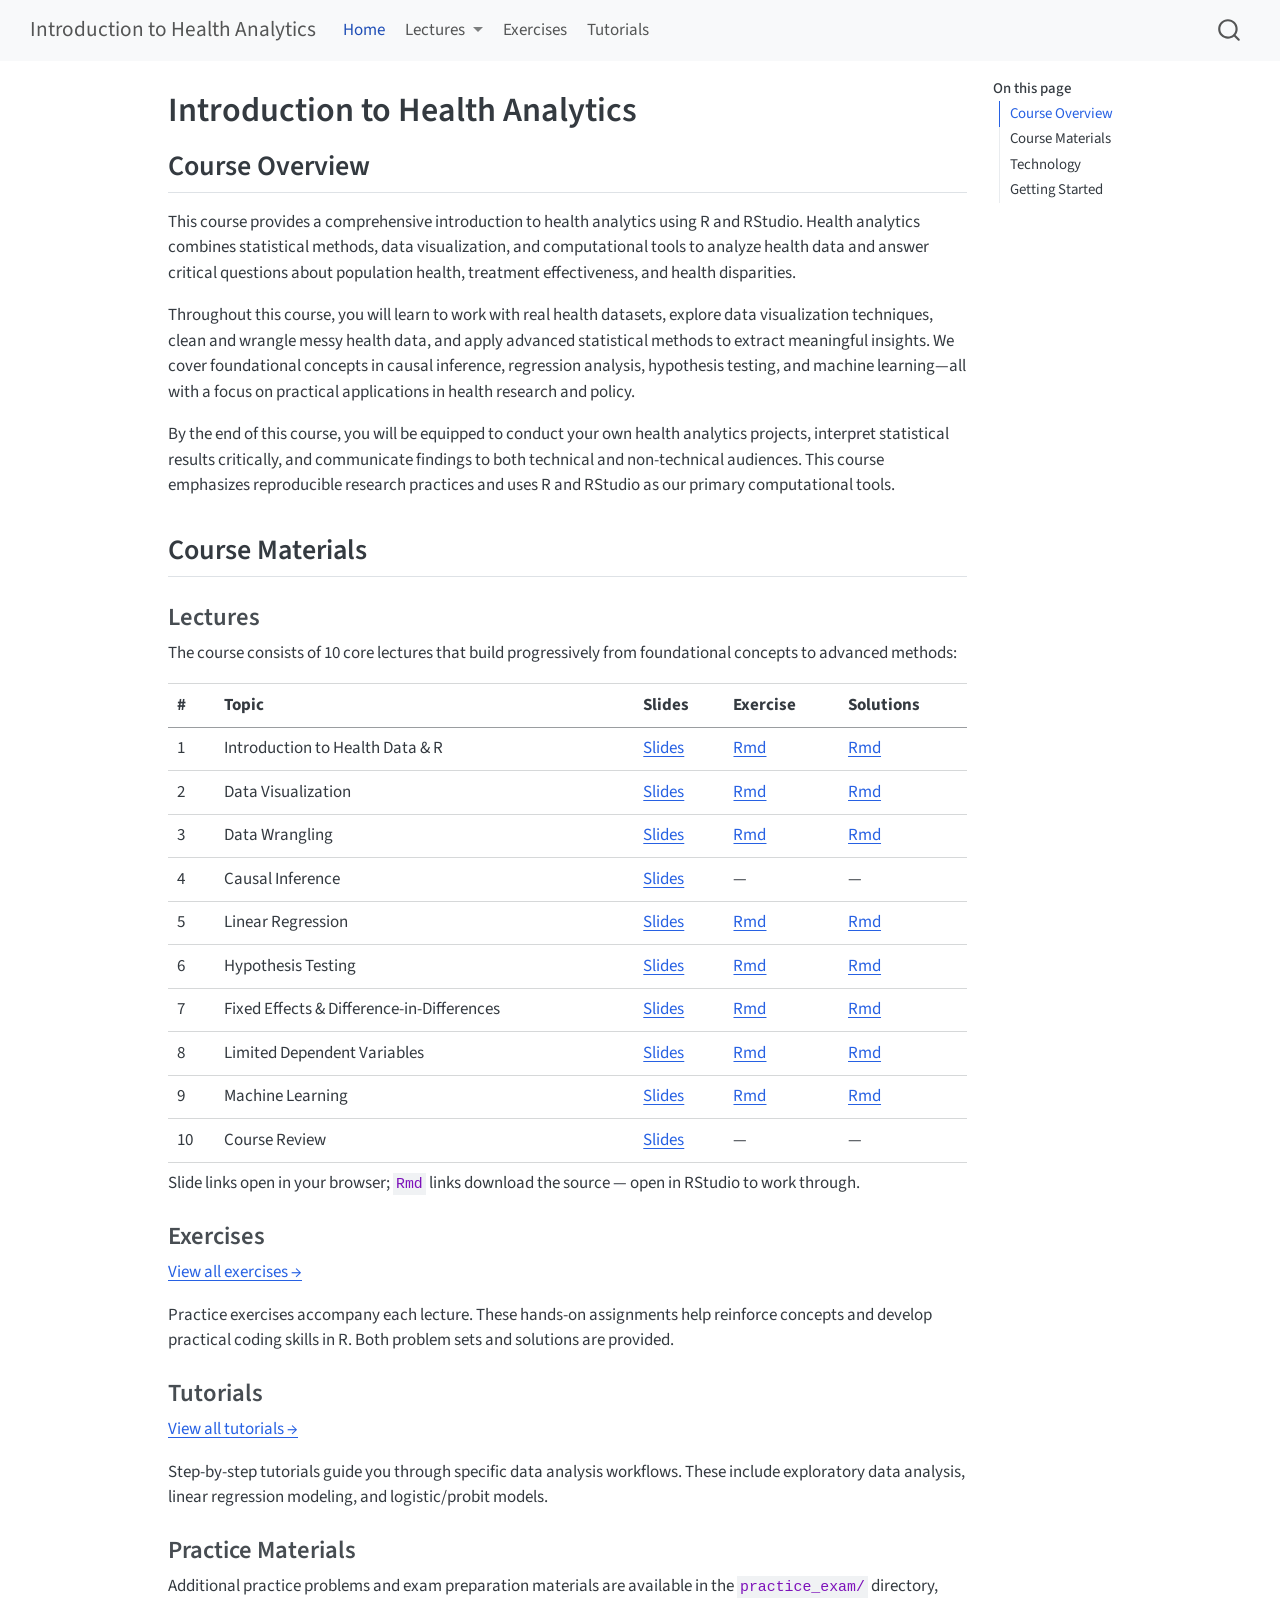
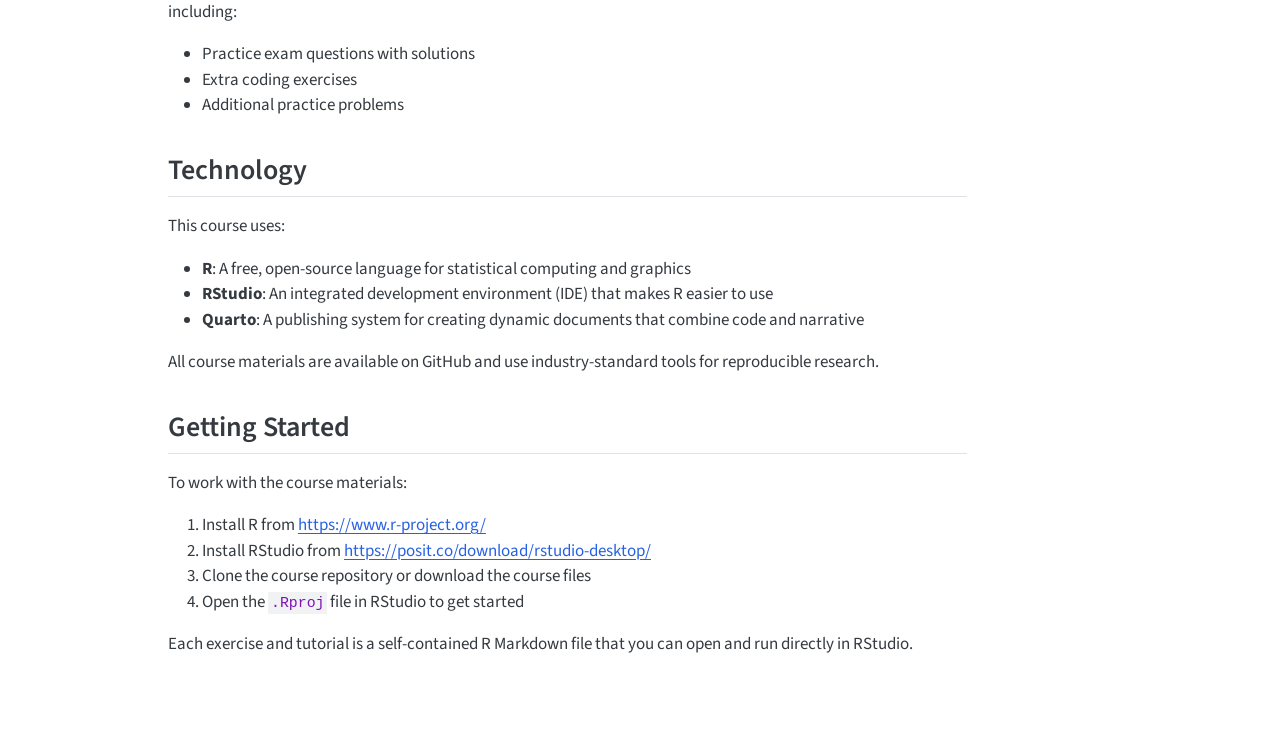
==== docs/index.html @ 42186995 "Commit spring 2026 course materials" ====
<!DOCTYPE html>
<html xmlns="http://www.w3.org/1999/xhtml" lang="en" xml:lang="en"><head>

<meta charset="utf-8">
<meta name="generator" content="quarto-1.8.27">

<meta name="viewport" content="width=device-width, initial-scale=1.0, user-scalable=yes">


<title>Introduction to Health Analytics</title>
<style>
code{white-space: pre-wrap;}
span.smallcaps{font-variant: small-caps;}
div.columns{display: flex; gap: min(4vw, 1.5em);}
div.column{flex: auto; overflow-x: auto;}
div.hanging-indent{margin-left: 1.5em; text-indent: -1.5em;}
ul.task-list{list-style: none;}
ul.task-list li input[type="checkbox"] {
  width: 0.8em;
  margin: 0 0.8em 0.2em -1em; /* quarto-specific, see https://github.com/quarto-dev/quarto-cli/issues/4556 */ 
  vertical-align: middle;
}
</style>


<script src="site_libs/quarto-nav/quarto-nav.js"></script>
<script src="site_libs/quarto-nav/headroom.min.js"></script>
<script src="site_libs/clipboard/clipboard.min.js"></script>
<script src="site_libs/quarto-search/autocomplete.umd.js"></script>
<script src="site_libs/quarto-search/fuse.min.js"></script>
<script src="site_libs/quarto-search/quarto-search.js"></script>
<meta name="quarto:offset" content="./">
<script src="site_libs/quarto-html/quarto.js" type="module"></script>
<script src="site_libs/quarto-html/tabsets/tabsets.js" type="module"></script>
<script src="site_libs/quarto-html/axe/axe-check.js" type="module"></script>
<script src="site_libs/quarto-html/popper.min.js"></script>
<script src="site_libs/quarto-html/tippy.umd.min.js"></script>
<script src="site_libs/quarto-html/anchor.min.js"></script>
<link href="site_libs/quarto-html/tippy.css" rel="stylesheet">
<link href="site_libs/quarto-html/quarto-syntax-highlighting-ed96de9b727972fe78a7b5d16c58bf87.css" rel="stylesheet" id="quarto-text-highlighting-styles">
<script src="site_libs/bootstrap/bootstrap.min.js"></script>
<link href="site_libs/bootstrap/bootstrap-icons.css" rel="stylesheet">
<link href="site_libs/bootstrap/bootstrap-5b4ad623e5705c0698d39aec6f10cf02.min.css" rel="stylesheet" append-hash="true" id="quarto-bootstrap" data-mode="light">
<script id="quarto-search-options" type="application/json">{
  "location": "navbar",
  "copy-button": false,
  "collapse-after": 3,
  "panel-placement": "end",
  "type": "overlay",
  "limit": 50,
  "keyboard-shortcut": [
    "f",
    "/",
    "s"
  ],
  "show-item-context": false,
  "language": {
    "search-no-results-text": "No results",
    "search-matching-documents-text": "matching documents",
    "search-copy-link-title": "Copy link to search",
    "search-hide-matches-text": "Hide additional matches",
    "search-more-match-text": "more match in this document",
    "search-more-matches-text": "more matches in this document",
    "search-clear-button-title": "Clear",
    "search-text-placeholder": "",
    "search-detached-cancel-button-title": "Cancel",
    "search-submit-button-title": "Submit",
    "search-label": "Search"
  }
}</script>


<link rel="stylesheet" href="lectures/slides.css">
</head>

<body class="nav-fixed quarto-light">

<div id="quarto-search-results"></div>
  <header id="quarto-header" class="headroom fixed-top">
    <nav class="navbar navbar-expand-lg " data-bs-theme="dark">
      <div class="navbar-container container-fluid">
      <div class="navbar-brand-container mx-auto">
    <a class="navbar-brand" href="./index.html">
    <span class="navbar-title">Introduction to Health Analytics</span>
    </a>
  </div>
            <div id="quarto-search" class="" title="Search"></div>
          <button class="navbar-toggler" type="button" data-bs-toggle="collapse" data-bs-target="#navbarCollapse" aria-controls="navbarCollapse" role="menu" aria-expanded="false" aria-label="Toggle navigation" onclick="if (window.quartoToggleHeadroom) { window.quartoToggleHeadroom(); }">
  <span class="navbar-toggler-icon"></span>
</button>
          <div class="collapse navbar-collapse" id="navbarCollapse">
            <ul class="navbar-nav navbar-nav-scroll me-auto">
  <li class="nav-item">
    <a class="nav-link active" href="./index.html" aria-current="page"> 
<span class="menu-text">Home</span></a>
  </li>  
  <li class="nav-item dropdown ">
    <a class="nav-link dropdown-toggle" href="#" id="nav-menu-lectures" role="link" data-bs-toggle="dropdown" aria-expanded="false">
 <span class="menu-text">Lectures</span>
    </a>
    <ul class="dropdown-menu" aria-labelledby="nav-menu-lectures">    
        <li>
    <a class="dropdown-item" href="./lectures/health_analytics_01_intro.html">
 <span class="dropdown-text">1. Introduction to Health Data &amp; R</span></a>
  </li>  
        <li>
    <a class="dropdown-item" href="./lectures/health_analytics_02_dataviz.html">
 <span class="dropdown-text">2. Data Visualization</span></a>
  </li>  
        <li>
    <a class="dropdown-item" href="./lectures/health_analytics_03_wrangling.html">
 <span class="dropdown-text">3. Data Wrangling</span></a>
  </li>  
        <li>
    <a class="dropdown-item" href="./lectures/health_analytics_04_causal_inference.html">
 <span class="dropdown-text">4. Causal Inference</span></a>
  </li>  
        <li>
    <a class="dropdown-item" href="./lectures/health_analytics_05_linear_reg.html">
 <span class="dropdown-text">5. Linear Regression</span></a>
  </li>  
        <li>
    <a class="dropdown-item" href="./lectures/health_analytics_06_hypothesis_testing.html">
 <span class="dropdown-text">6. Hypothesis Testing</span></a>
  </li>  
        <li>
    <a class="dropdown-item" href="./lectures/health_analytics_07_fe_dd.html">
 <span class="dropdown-text">7. Fixed Effects &amp; Difference-in-Differences</span></a>
  </li>  
        <li>
    <a class="dropdown-item" href="./lectures/health_analytics_08_ldvs.html">
 <span class="dropdown-text">8. Limited Dependent Variables</span></a>
  </li>  
        <li>
    <a class="dropdown-item" href="./lectures/health_analytics_09_ml.html">
 <span class="dropdown-text">9. Machine Learning</span></a>
  </li>  
        <li>
    <a class="dropdown-item" href="./lectures/health_analytics_10_review.qmd">
 <span class="dropdown-text">10. Course Review</span></a>
  </li>  
    </ul>
  </li>
  <li class="nav-item">
    <a class="nav-link" href="./exercises/index.html"> 
<span class="menu-text">Exercises</span></a>
  </li>  
  <li class="nav-item">
    <a class="nav-link" href="./tutorials/index.html"> 
<span class="menu-text">Tutorials</span></a>
  </li>  
</ul>
          </div> <!-- /navcollapse -->
            <div class="quarto-navbar-tools">
</div>
      </div> <!-- /container-fluid -->
    </nav>
</header>
<!-- content -->
<div id="quarto-content" class="quarto-container page-columns page-rows-contents page-layout-article page-navbar">
<!-- sidebar -->
<!-- margin-sidebar -->
    <div id="quarto-margin-sidebar" class="sidebar margin-sidebar">
        <nav id="TOC" role="doc-toc" class="toc-active">
    <h2 id="toc-title">On this page</h2>
   
  <ul>
  <li><a href="#course-overview" id="toc-course-overview" class="nav-link active" data-scroll-target="#course-overview">Course Overview</a></li>
  <li><a href="#course-materials" id="toc-course-materials" class="nav-link" data-scroll-target="#course-materials">Course Materials</a>
  <ul class="collapse">
  <li><a href="#lectures" id="toc-lectures" class="nav-link" data-scroll-target="#lectures">Lectures</a></li>
  <li><a href="#exercises" id="toc-exercises" class="nav-link" data-scroll-target="#exercises">Exercises</a></li>
  <li><a href="#tutorials" id="toc-tutorials" class="nav-link" data-scroll-target="#tutorials">Tutorials</a></li>
  <li><a href="#practice-materials" id="toc-practice-materials" class="nav-link" data-scroll-target="#practice-materials">Practice Materials</a></li>
  </ul></li>
  <li><a href="#technology" id="toc-technology" class="nav-link" data-scroll-target="#technology">Technology</a></li>
  <li><a href="#getting-started" id="toc-getting-started" class="nav-link" data-scroll-target="#getting-started">Getting Started</a></li>
  </ul>
</nav>
    </div>
<!-- main -->
<main class="content" id="quarto-document-content">

<header id="title-block-header" class="quarto-title-block default">
<div class="quarto-title">
<h1 class="title">Introduction to Health Analytics</h1>
</div>



<div class="quarto-title-meta">

    
  
    
  </div>
  


</header>


<section id="course-overview" class="level2">
<h2 class="anchored" data-anchor-id="course-overview">Course Overview</h2>
<p>This course provides a comprehensive introduction to health analytics using R and RStudio. Health analytics combines statistical methods, data visualization, and computational tools to analyze health data and answer critical questions about population health, treatment effectiveness, and health disparities.</p>
<p>Throughout this course, you will learn to work with real health datasets, explore data visualization techniques, clean and wrangle messy health data, and apply advanced statistical methods to extract meaningful insights. We cover foundational concepts in causal inference, regression analysis, hypothesis testing, and machine learning—all with a focus on practical applications in health research and policy.</p>
<p>By the end of this course, you will be equipped to conduct your own health analytics projects, interpret statistical results critically, and communicate findings to both technical and non-technical audiences. This course emphasizes reproducible research practices and uses R and RStudio as our primary computational tools.</p>
</section>
<section id="course-materials" class="level2">
<h2 class="anchored" data-anchor-id="course-materials">Course Materials</h2>
<section id="lectures" class="level3">
<h3 class="anchored" data-anchor-id="lectures">Lectures</h3>
<p>The course consists of 10 core lectures that build progressively from foundational concepts to advanced methods:</p>
<table class="caption-top table">
<thead>
<tr class="header">
<th>#</th>
<th>Topic</th>
<th>Slides</th>
<th>Exercise</th>
<th>Solutions</th>
</tr>
</thead>
<tbody>
<tr class="odd">
<td>1</td>
<td>Introduction to Health Data &amp; R</td>
<td><a href="./lectures/health_analytics_01_intro.html">Slides</a></td>
<td><a href="exercises/health_analytics_01_intro.Rmd">Rmd</a></td>
<td><a href="exercises/health_analytics_01_intro_solutions.Rmd">Rmd</a></td>
</tr>
<tr class="even">
<td>2</td>
<td>Data Visualization</td>
<td><a href="./lectures/health_analytics_02_dataviz.html">Slides</a></td>
<td><a href="exercises/health_analytics_02_dataviz.Rmd">Rmd</a></td>
<td><a href="exercises/health_analytics_02_dataviz_solutions.Rmd">Rmd</a></td>
</tr>
<tr class="odd">
<td>3</td>
<td>Data Wrangling</td>
<td><a href="./lectures/health_analytics_03_wrangling.html">Slides</a></td>
<td><a href="exercises/health_analytics_03_wrangling.Rmd">Rmd</a></td>
<td><a href="exercises/health_analytics_03_wrangling_solutions.Rmd">Rmd</a></td>
</tr>
<tr class="even">
<td>4</td>
<td>Causal Inference</td>
<td><a href="./lectures/health_analytics_04_causal_inference.html">Slides</a></td>
<td>—</td>
<td>—</td>
</tr>
<tr class="odd">
<td>5</td>
<td>Linear Regression</td>
<td><a href="./lectures/health_analytics_05_linear_reg.html">Slides</a></td>
<td><a href="exercises/health_analytics_05_linear_reg.Rmd">Rmd</a></td>
<td><a href="exercises/health_analytics_05_linear_reg_solutions.Rmd">Rmd</a></td>
</tr>
<tr class="even">
<td>6</td>
<td>Hypothesis Testing</td>
<td><a href="./lectures/health_analytics_06_hypothesis_testing.html">Slides</a></td>
<td><a href="exercises/health_analytics_06_hypothesis_testing.Rmd">Rmd</a></td>
<td><a href="exercises/health_analytics_06_hypothesis_testing_solutions.Rmd">Rmd</a></td>
</tr>
<tr class="odd">
<td>7</td>
<td>Fixed Effects &amp; Difference-in-Differences</td>
<td><a href="./lectures/health_analytics_07_fe_dd.html">Slides</a></td>
<td><a href="exercises/health_analytics_07_fe_dd.Rmd">Rmd</a></td>
<td><a href="exercises/health_analytics_07_fe_dd_solutions.Rmd">Rmd</a></td>
</tr>
<tr class="even">
<td>8</td>
<td>Limited Dependent Variables</td>
<td><a href="./lectures/health_analytics_08_ldvs.html">Slides</a></td>
<td><a href="exercises/health_analytics_08_limited_depvars.Rmd">Rmd</a></td>
<td><a href="exercises/health_analytics_08_limited_depvars_solutions.Rmd">Rmd</a></td>
</tr>
<tr class="odd">
<td>9</td>
<td>Machine Learning</td>
<td><a href="./lectures/health_analytics_09_ml.html">Slides</a></td>
<td><a href="exercises/health_analytics_09_ml.Rmd">Rmd</a></td>
<td><a href="exercises/health_analytics_09_ml_solutions.Rmd">Rmd</a></td>
</tr>
<tr class="even">
<td>10</td>
<td>Course Review</td>
<td><a href="lectures/health_analytics_10_review.qmd">Slides</a></td>
<td>—</td>
<td>—</td>
</tr>
</tbody>
</table>
<p>Slide links open in your browser; <code>Rmd</code> links download the source — open in RStudio to work through.</p>
</section>
<section id="exercises" class="level3">
<h3 class="anchored" data-anchor-id="exercises">Exercises</h3>
<p><a href="./exercises/index.html">View all exercises →</a></p>
<p>Practice exercises accompany each lecture. These hands-on assignments help reinforce concepts and develop practical coding skills in R. Both problem sets and solutions are provided.</p>
</section>
<section id="tutorials" class="level3">
<h3 class="anchored" data-anchor-id="tutorials">Tutorials</h3>
<p><a href="./tutorials/index.html">View all tutorials →</a></p>
<p>Step-by-step tutorials guide you through specific data analysis workflows. These include exploratory data analysis, linear regression modeling, and logistic/probit models.</p>
</section>
<section id="practice-materials" class="level3">
<h3 class="anchored" data-anchor-id="practice-materials">Practice Materials</h3>
<p>Additional practice problems and exam preparation materials are available in the <code>practice_exam/</code> directory, including:</p>
<ul>
<li>Practice exam questions with solutions</li>
<li>Extra coding exercises</li>
<li>Additional practice problems</li>
</ul>
</section>
</section>
<section id="technology" class="level2">
<h2 class="anchored" data-anchor-id="technology">Technology</h2>
<p>This course uses:</p>
<ul>
<li><strong>R</strong>: A free, open-source language for statistical computing and graphics</li>
<li><strong>RStudio</strong>: An integrated development environment (IDE) that makes R easier to use</li>
<li><strong>Quarto</strong>: A publishing system for creating dynamic documents that combine code and narrative</li>
</ul>
<p>All course materials are available on GitHub and use industry-standard tools for reproducible research.</p>
</section>
<section id="getting-started" class="level2">
<h2 class="anchored" data-anchor-id="getting-started">Getting Started</h2>
<p>To work with the course materials:</p>
<ol type="1">
<li>Install R from <a href="https://www.r-project.org/">https://www.r-project.org/</a></li>
<li>Install RStudio from <a href="https://posit.co/download/rstudio-desktop/">https://posit.co/download/rstudio-desktop/</a></li>
<li>Clone the course repository or download the course files</li>
<li>Open the <code>.Rproj</code> file in RStudio to get started</li>
</ol>
<p>Each exercise and tutorial is a self-contained R Markdown file that you can open and run directly in RStudio.</p>


</section>

</main> <!-- /main -->
<script id="quarto-html-after-body" type="application/javascript">
  window.document.addEventListener("DOMContentLoaded", function (event) {
    const icon = "";
    const anchorJS = new window.AnchorJS();
    anchorJS.options = {
      placement: 'right',
      icon: icon
    };
    anchorJS.add('.anchored');
    const isCodeAnnotation = (el) => {
      for (const clz of el.classList) {
        if (clz.startsWith('code-annotation-')) {                     
          return true;
        }
      }
      return false;
    }
    const onCopySuccess = function(e) {
      // button target
      const button = e.trigger;
      // don't keep focus
      button.blur();
      // flash "checked"
      button.classList.add('code-copy-button-checked');
      var currentTitle = button.getAttribute("title");
      button.setAttribute("title", "Copied!");
      let tooltip;
      if (window.bootstrap) {
        button.setAttribute("data-bs-toggle", "tooltip");
        button.setAttribute("data-bs-placement", "left");
        button.setAttribute("data-bs-title", "Copied!");
        tooltip = new bootstrap.Tooltip(button, 
          { trigger: "manual", 
            customClass: "code-copy-button-tooltip",
            offset: [0, -8]});
        tooltip.show();    
      }
      setTimeout(function() {
        if (tooltip) {
          tooltip.hide();
          button.removeAttribute("data-bs-title");
          button.removeAttribute("data-bs-toggle");
          button.removeAttribute("data-bs-placement");
        }
        button.setAttribute("title", currentTitle);
        button.classList.remove('code-copy-button-checked');
      }, 1000);
      // clear code selection
      e.clearSelection();
    }
    const getTextToCopy = function(trigger) {
      const outerScaffold = trigger.parentElement.cloneNode(true);
      const codeEl = outerScaffold.querySelector('code');
      for (const childEl of codeEl.children) {
        if (isCodeAnnotation(childEl)) {
          childEl.remove();
        }
      }
      return codeEl.innerText;
    }
    const clipboard = new window.ClipboardJS('.code-copy-button:not([data-in-quarto-modal])', {
      text: getTextToCopy
    });
    clipboard.on('success', onCopySuccess);
    if (window.document.getElementById('quarto-embedded-source-code-modal')) {
      const clipboardModal = new window.ClipboardJS('.code-copy-button[data-in-quarto-modal]', {
        text: getTextToCopy,
        container: window.document.getElementById('quarto-embedded-source-code-modal')
      });
      clipboardModal.on('success', onCopySuccess);
    }
      var localhostRegex = new RegExp(/^(?:http|https):\/\/localhost\:?[0-9]*\//);
      var mailtoRegex = new RegExp(/^mailto:/);
        var filterRegex = new RegExp('/' + window.location.host + '/');
      var isInternal = (href) => {
          return filterRegex.test(href) || localhostRegex.test(href) || mailtoRegex.test(href);
      }
      // Inspect non-navigation links and adorn them if external
     var links = window.document.querySelectorAll('a[href]:not(.nav-link):not(.navbar-brand):not(.toc-action):not(.sidebar-link):not(.sidebar-item-toggle):not(.pagination-link):not(.no-external):not([aria-hidden]):not(.dropdown-item):not(.quarto-navigation-tool):not(.about-link)');
      for (var i=0; i<links.length; i++) {
        const link = links[i];
        if (!isInternal(link.href)) {
          // undo the damage that might have been done by quarto-nav.js in the case of
          // links that we want to consider external
          if (link.dataset.originalHref !== undefined) {
            link.href = link.dataset.originalHref;
          }
        }
      }
    function tippyHover(el, contentFn, onTriggerFn, onUntriggerFn) {
      const config = {
        allowHTML: true,
        maxWidth: 500,
        delay: 100,
        arrow: false,
        appendTo: function(el) {
            return el.parentElement;
        },
        interactive: true,
        interactiveBorder: 10,
        theme: 'quarto',
        placement: 'bottom-start',
      };
      if (contentFn) {
        config.content = contentFn;
      }
      if (onTriggerFn) {
        config.onTrigger = onTriggerFn;
      }
      if (onUntriggerFn) {
        config.onUntrigger = onUntriggerFn;
      }
      window.tippy(el, config); 
    }
    const noterefs = window.document.querySelectorAll('a[role="doc-noteref"]');
    for (var i=0; i<noterefs.length; i++) {
      const ref = noterefs[i];
      tippyHover(ref, function() {
        // use id or data attribute instead here
        let href = ref.getAttribute('data-footnote-href') || ref.getAttribute('href');
        try { href = new URL(href).hash; } catch {}
        const id = href.replace(/^#\/?/, "");
        const note = window.document.getElementById(id);
        if (note) {
          return note.innerHTML;
        } else {
          return "";
        }
      });
    }
    const xrefs = window.document.querySelectorAll('a.quarto-xref');
    const processXRef = (id, note) => {
      // Strip column container classes
      const stripColumnClz = (el) => {
        el.classList.remove("page-full", "page-columns");
        if (el.children) {
          for (const child of el.children) {
            stripColumnClz(child);
          }
        }
      }
      stripColumnClz(note)
      if (id === null || id.startsWith('sec-')) {
        // Special case sections, only their first couple elements
        const container = document.createElement("div");
        if (note.children && note.children.length > 2) {
          container.appendChild(note.children[0].cloneNode(true));
          for (let i = 1; i < note.children.length; i++) {
            const child = note.children[i];
            if (child.tagName === "P" && child.innerText === "") {
              continue;
            } else {
              container.appendChild(child.cloneNode(true));
              break;
            }
          }
          if (window.Quarto?.typesetMath) {
            window.Quarto.typesetMath(container);
          }
          return container.innerHTML
        } else {
          if (window.Quarto?.typesetMath) {
            window.Quarto.typesetMath(note);
          }
          return note.innerHTML;
        }
      } else {
        // Remove any anchor links if they are present
        const anchorLink = note.querySelector('a.anchorjs-link');
        if (anchorLink) {
          anchorLink.remove();
        }
        if (window.Quarto?.typesetMath) {
          window.Quarto.typesetMath(note);
        }
        if (note.classList.contains("callout")) {
          return note.outerHTML;
        } else {
          return note.innerHTML;
        }
      }
    }
    for (var i=0; i<xrefs.length; i++) {
      const xref = xrefs[i];
      tippyHover(xref, undefined, function(instance) {
        instance.disable();
        let url = xref.getAttribute('href');
        let hash = undefined; 
        if (url.startsWith('#')) {
          hash = url;
        } else {
          try { hash = new URL(url).hash; } catch {}
        }
        if (hash) {
          const id = hash.replace(/^#\/?/, "");
          const note = window.document.getElementById(id);
          if (note !== null) {
            try {
              const html = processXRef(id, note.cloneNode(true));
              instance.setContent(html);
            } finally {
              instance.enable();
              instance.show();
            }
          } else {
            // See if we can fetch this
            fetch(url.split('#')[0])
            .then(res => res.text())
            .then(html => {
              const parser = new DOMParser();
              const htmlDoc = parser.parseFromString(html, "text/html");
              const note = htmlDoc.getElementById(id);
              if (note !== null) {
                const html = processXRef(id, note);
                instance.setContent(html);
              } 
            }).finally(() => {
              instance.enable();
              instance.show();
            });
          }
        } else {
          // See if we can fetch a full url (with no hash to target)
          // This is a special case and we should probably do some content thinning / targeting
          fetch(url)
          .then(res => res.text())
          .then(html => {
            const parser = new DOMParser();
            const htmlDoc = parser.parseFromString(html, "text/html");
            const note = htmlDoc.querySelector('main.content');
            if (note !== null) {
              // This should only happen for chapter cross references
              // (since there is no id in the URL)
              // remove the first header
              if (note.children.length > 0 && note.children[0].tagName === "HEADER") {
                note.children[0].remove();
              }
              const html = processXRef(null, note);
              instance.setContent(html);
            } 
          }).finally(() => {
            instance.enable();
            instance.show();
          });
        }
      }, function(instance) {
      });
    }
        let selectedAnnoteEl;
        const selectorForAnnotation = ( cell, annotation) => {
          let cellAttr = 'data-code-cell="' + cell + '"';
          let lineAttr = 'data-code-annotation="' +  annotation + '"';
          const selector = 'span[' + cellAttr + '][' + lineAttr + ']';
          return selector;
        }
        const selectCodeLines = (annoteEl) => {
          const doc = window.document;
          const targetCell = annoteEl.getAttribute("data-target-cell");
          const targetAnnotation = annoteEl.getAttribute("data-target-annotation");
          const annoteSpan = window.document.querySelector(selectorForAnnotation(targetCell, targetAnnotation));
          const lines = annoteSpan.getAttribute("data-code-lines").split(",");
          const lineIds = lines.map((line) => {
            return targetCell + "-" + line;
          })
          let top = null;
          let height = null;
          let parent = null;
          if (lineIds.length > 0) {
              //compute the position of the single el (top and bottom and make a div)
              const el = window.document.getElementById(lineIds[0]);
              top = el.offsetTop;
              height = el.offsetHeight;
              parent = el.parentElement.parentElement;
            if (lineIds.length > 1) {
              const lastEl = window.document.getElementById(lineIds[lineIds.length - 1]);
              const bottom = lastEl.offsetTop + lastEl.offsetHeight;
              height = bottom - top;
            }
            if (top !== null && height !== null && parent !== null) {
              // cook up a div (if necessary) and position it 
              let div = window.document.getElementById("code-annotation-line-highlight");
              if (div === null) {
                div = window.document.createElement("div");
                div.setAttribute("id", "code-annotation-line-highlight");
                div.style.position = 'absolute';
                parent.appendChild(div);
              }
              div.style.top = top - 2 + "px";
              div.style.height = height + 4 + "px";
              div.style.left = 0;
              let gutterDiv = window.document.getElementById("code-annotation-line-highlight-gutter");
              if (gutterDiv === null) {
                gutterDiv = window.document.createElement("div");
                gutterDiv.setAttribute("id", "code-annotation-line-highlight-gutter");
                gutterDiv.style.position = 'absolute';
                const codeCell = window.document.getElementById(targetCell);
                const gutter = codeCell.querySelector('.code-annotation-gutter');
                gutter.appendChild(gutterDiv);
              }
              gutterDiv.style.top = top - 2 + "px";
              gutterDiv.style.height = height + 4 + "px";
            }
            selectedAnnoteEl = annoteEl;
          }
        };
        const unselectCodeLines = () => {
          const elementsIds = ["code-annotation-line-highlight", "code-annotation-line-highlight-gutter"];
          elementsIds.forEach((elId) => {
            const div = window.document.getElementById(elId);
            if (div) {
              div.remove();
            }
          });
          selectedAnnoteEl = undefined;
        };
          // Handle positioning of the toggle
      window.addEventListener(
        "resize",
        throttle(() => {
          elRect = undefined;
          if (selectedAnnoteEl) {
            selectCodeLines(selectedAnnoteEl);
          }
        }, 10)
      );
      function throttle(fn, ms) {
      let throttle = false;
      let timer;
        return (...args) => {
          if(!throttle) { // first call gets through
              fn.apply(this, args);
              throttle = true;
          } else { // all the others get throttled
              if(timer) clearTimeout(timer); // cancel #2
              timer = setTimeout(() => {
                fn.apply(this, args);
                timer = throttle = false;
              }, ms);
          }
        };
      }
        // Attach click handler to the DT
        const annoteDls = window.document.querySelectorAll('dt[data-target-cell]');
        for (const annoteDlNode of annoteDls) {
          annoteDlNode.addEventListener('click', (event) => {
            const clickedEl = event.target;
            if (clickedEl !== selectedAnnoteEl) {
              unselectCodeLines();
              const activeEl = window.document.querySelector('dt[data-target-cell].code-annotation-active');
              if (activeEl) {
                activeEl.classList.remove('code-annotation-active');
              }
              selectCodeLines(clickedEl);
              clickedEl.classList.add('code-annotation-active');
            } else {
              // Unselect the line
              unselectCodeLines();
              clickedEl.classList.remove('code-annotation-active');
            }
          });
        }
    const findCites = (el) => {
      const parentEl = el.parentElement;
      if (parentEl) {
        const cites = parentEl.dataset.cites;
        if (cites) {
          return {
            el,
            cites: cites.split(' ')
          };
        } else {
          return findCites(el.parentElement)
        }
      } else {
        return undefined;
      }
    };
    var bibliorefs = window.document.querySelectorAll('a[role="doc-biblioref"]');
    for (var i=0; i<bibliorefs.length; i++) {
      const ref = bibliorefs[i];
      const citeInfo = findCites(ref);
      if (citeInfo) {
        tippyHover(citeInfo.el, function() {
          var popup = window.document.createElement('div');
          citeInfo.cites.forEach(function(cite) {
            var citeDiv = window.document.createElement('div');
            citeDiv.classList.add('hanging-indent');
            citeDiv.classList.add('csl-entry');
            var biblioDiv = window.document.getElementById('ref-' + cite);
            if (biblioDiv) {
              citeDiv.innerHTML = biblioDiv.innerHTML;
            }
            popup.appendChild(citeDiv);
          });
          return popup.innerHTML;
        });
      }
    }
  });
  </script>
</div> <!-- /content -->




</body></html>
---- docs/site_libs/quarto-html/tippy.css ----
.tippy-box[data-animation=fade][data-state=hidden]{opacity:0}[data-tippy-root]{max-width:calc(100vw - 10px)}.tippy-box{position:relative;background-color:#333;color:#fff;border-radius:4px;font-size:14px;line-height:1.4;white-space:normal;outline:0;transition-property:transform,visibility,opacity}.tippy-box[data-placement^=top]>.tippy-arrow{bottom:0}.tippy-box[data-placement^=top]>.tippy-arrow:before{bottom:-7px;left:0;border-width:8px 8px 0;border-top-color:initial;transform-origin:center top}.tippy-box[data-placement^=bottom]>.tippy-arrow{top:0}.tippy-box[data-placement^=bottom]>.tippy-arrow:before{top:-7px;left:0;border-width:0 8px 8px;border-bottom-color:initial;transform-origin:center bottom}.tippy-box[data-placement^=left]>.tippy-arrow{right:0}.tippy-box[data-placement^=left]>.tippy-arrow:before{border-width:8px 0 8px 8px;border-left-color:initial;right:-7px;transform-origin:center left}.tippy-box[data-placement^=right]>.tippy-arrow{left:0}.tippy-box[data-placement^=right]>.tippy-arrow:before{left:-7px;border-width:8px 8px 8px 0;border-right-color:initial;transform-origin:center right}.tippy-box[data-inertia][data-state=visible]{transition-timing-function:cubic-bezier(.54,1.5,.38,1.11)}.tippy-arrow{width:16px;height:16px;color:#333}.tippy-arrow:before{content:"";position:absolute;border-color:transparent;border-style:solid}.tippy-content{position:relative;padding:5px 9px;z-index:1}
---- docs/site_libs/quarto-html/quarto-syntax-highlighting-ed96de9b727972fe78a7b5d16c58bf87.css ----
/* quarto syntax highlight colors */
:root {
  --quarto-hl-ot-color: #003B4F;
  --quarto-hl-at-color: #657422;
  --quarto-hl-ss-color: #20794D;
  --quarto-hl-an-color: #5E5E5E;
  --quarto-hl-fu-color: #4758AB;
  --quarto-hl-st-color: #20794D;
  --quarto-hl-cf-color: #003B4F;
  --quarto-hl-op-color: #5E5E5E;
  --quarto-hl-er-color: #AD0000;
  --quarto-hl-bn-color: #AD0000;
  --quarto-hl-al-color: #AD0000;
  --quarto-hl-va-color: #111111;
  --quarto-hl-bu-color: inherit;
  --quarto-hl-ex-color: inherit;
  --quarto-hl-pp-color: #AD0000;
  --quarto-hl-in-color: #5E5E5E;
  --quarto-hl-vs-color: #20794D;
  --quarto-hl-wa-color: #5E5E5E;
  --quarto-hl-do-color: #5E5E5E;
  --quarto-hl-im-color: #00769E;
  --quarto-hl-ch-color: #20794D;
  --quarto-hl-dt-color: #AD0000;
  --quarto-hl-fl-color: #AD0000;
  --quarto-hl-co-color: #5E5E5E;
  --quarto-hl-cv-color: #5E5E5E;
  --quarto-hl-cn-color: #8f5902;
  --quarto-hl-sc-color: #5E5E5E;
  --quarto-hl-dv-color: #AD0000;
  --quarto-hl-kw-color: #003B4F;
}

/* other quarto variables */
:root {
  --quarto-font-monospace: SFMono-Regular, Menlo, Monaco, Consolas, "Liberation Mono", "Courier New", monospace;
}

/* syntax highlight based on Pandoc's rules */
pre > code.sourceCode > span {
  color: #003B4F;
}

code.sourceCode > span {
  color: #003B4F;
}

div.sourceCode,
div.sourceCode pre.sourceCode {
  color: #003B4F;
}

/* Normal */
code span {
  color: #003B4F;
}

/* Alert */
code span.al {
  color: #AD0000;
  font-style: inherit;
}

/* Annotation */
code span.an {
  color: #5E5E5E;
  font-style: inherit;
}

/* Attribute */
code span.at {
  color: #657422;
  font-style: inherit;
}

/* BaseN */
code span.bn {
  color: #AD0000;
  font-style: inherit;
}

/* BuiltIn */
code span.bu {
  font-style: inherit;
}

/* ControlFlow */
code span.cf {
  color: #003B4F;
  font-weight: bold;
  font-style: inherit;
}

/* Char */
code span.ch {
  color: #20794D;
  font-style: inherit;
}

/* Constant */
code span.cn {
  color: #8f5902;
  font-style: inherit;
}

/* Comment */
code span.co {
  color: #5E5E5E;
  font-style: inherit;
}

/* CommentVar */
code span.cv {
  color: #5E5E5E;
  font-style: italic;
}

/* Documentation */
code span.do {
  color: #5E5E5E;
  font-style: italic;
}

/* DataType */
code span.dt {
  color: #AD0000;
  font-style: inherit;
}

/* DecVal */
code span.dv {
  color: #AD0000;
  font-style: inherit;
}

/* Error */
code span.er {
  color: #AD0000;
  font-style: inherit;
}

/* Extension */
code span.ex {
  font-style: inherit;
}

/* Float */
code span.fl {
  color: #AD0000;
  font-style: inherit;
}

/* Function */
code span.fu {
  color: #4758AB;
  font-style: inherit;
}

/* Import */
code span.im {
  color: #00769E;
  font-style: inherit;
}

/* Information */
code span.in {
  color: #5E5E5E;
  font-style: inherit;
}

/* Keyword */
code span.kw {
  color: #003B4F;
  font-weight: bold;
  font-style: inherit;
}

/* Operator */
code span.op {
  color: #5E5E5E;
  font-style: inherit;
}

/* Other */
code span.ot {
  color: #003B4F;
  font-style: inherit;
}

/* Preprocessor */
code span.pp {
  color: #AD0000;
  font-style: inherit;
}

/* SpecialChar */
code span.sc {
  color: #5E5E5E;
  font-style: inherit;
}

/* SpecialString */
code span.ss {
  color: #20794D;
  font-style: inherit;
}

/* String */
code span.st {
  color: #20794D;
  font-style: inherit;
}

/* Variable */
code span.va {
  color: #111111;
  font-style: inherit;
}

/* VerbatimString */
code span.vs {
  color: #20794D;
  font-style: inherit;
}

/* Warning */
code span.wa {
  color: #5E5E5E;
  font-style: italic;
}

.prevent-inlining {
  content: "</";
}

/*# sourceMappingURL=0920dd6d7437995b8cdf7429764427b1.css.map */
---- docs/lectures/slides.css ----
/* --- Typography (from beamerthemeImperial.sty) --- */
/* Uses Imperial Sans Text if installed; otherwise falls back to a close sans stack */
.reveal {
  font-family: "Imperial Sans Text", "Inter", "Helvetica Neue", Helvetica, Arial, sans-serif;
  font-size: 28px;
  color: #000000;
}

/* Monospace (the Imperial theme uses the same family for \texttt, but code is
   far more readable in a real mono font, so we keep a proper monospace here) */
.reveal code, .reveal pre {
  font-family: "SFMono-Regular", Menlo, Consolas, "Liberation Mono", monospace;
}

/* --- Slide margins (16:9 → 4.18 mm ≈ 0.26% of 1600 px) --- */
.reveal .slides > section,
.reveal .slides > section > section {
  padding-left: 0.26%;
  padding-right: 0.26%;
}

/* --- Paragraph spacing (10 pt between paragraphs) --- */
.reveal p {
  margin-bottom: 10pt;
}

/* --- Title slide --- */
.reveal .slides section:first-of-type h1 {
  color: #003A8F;
  font-weight: 700;
}

.reveal .slides section:first-of-type h2 {
  color: #6A7FDB;
  font-weight: 400;
}

/* --- Slide titles --- */
.reveal h2 {
  color: #003A8F;
  font-weight: 700;
  margin-bottom: 0.6em;
}

/* --- Bullet points --- */
.reveal ul {
  list-style-type: disc;
  margin-left: 1.2em;
}

.reveal li {
  margin-bottom: 0.4em;
}

/* --- Emphasis (bold bullets) --- */
.reveal strong {
  font-weight: 700;
}

/* --- Footer --- */
.reveal .slide-number {
  color: #003A8F;
  font-size: 14px;
}

.reveal .footer {
  position: absolute;
  bottom: 15px;
  left: 30px;
  font-size: 14px;
  color: #003A8F;
}
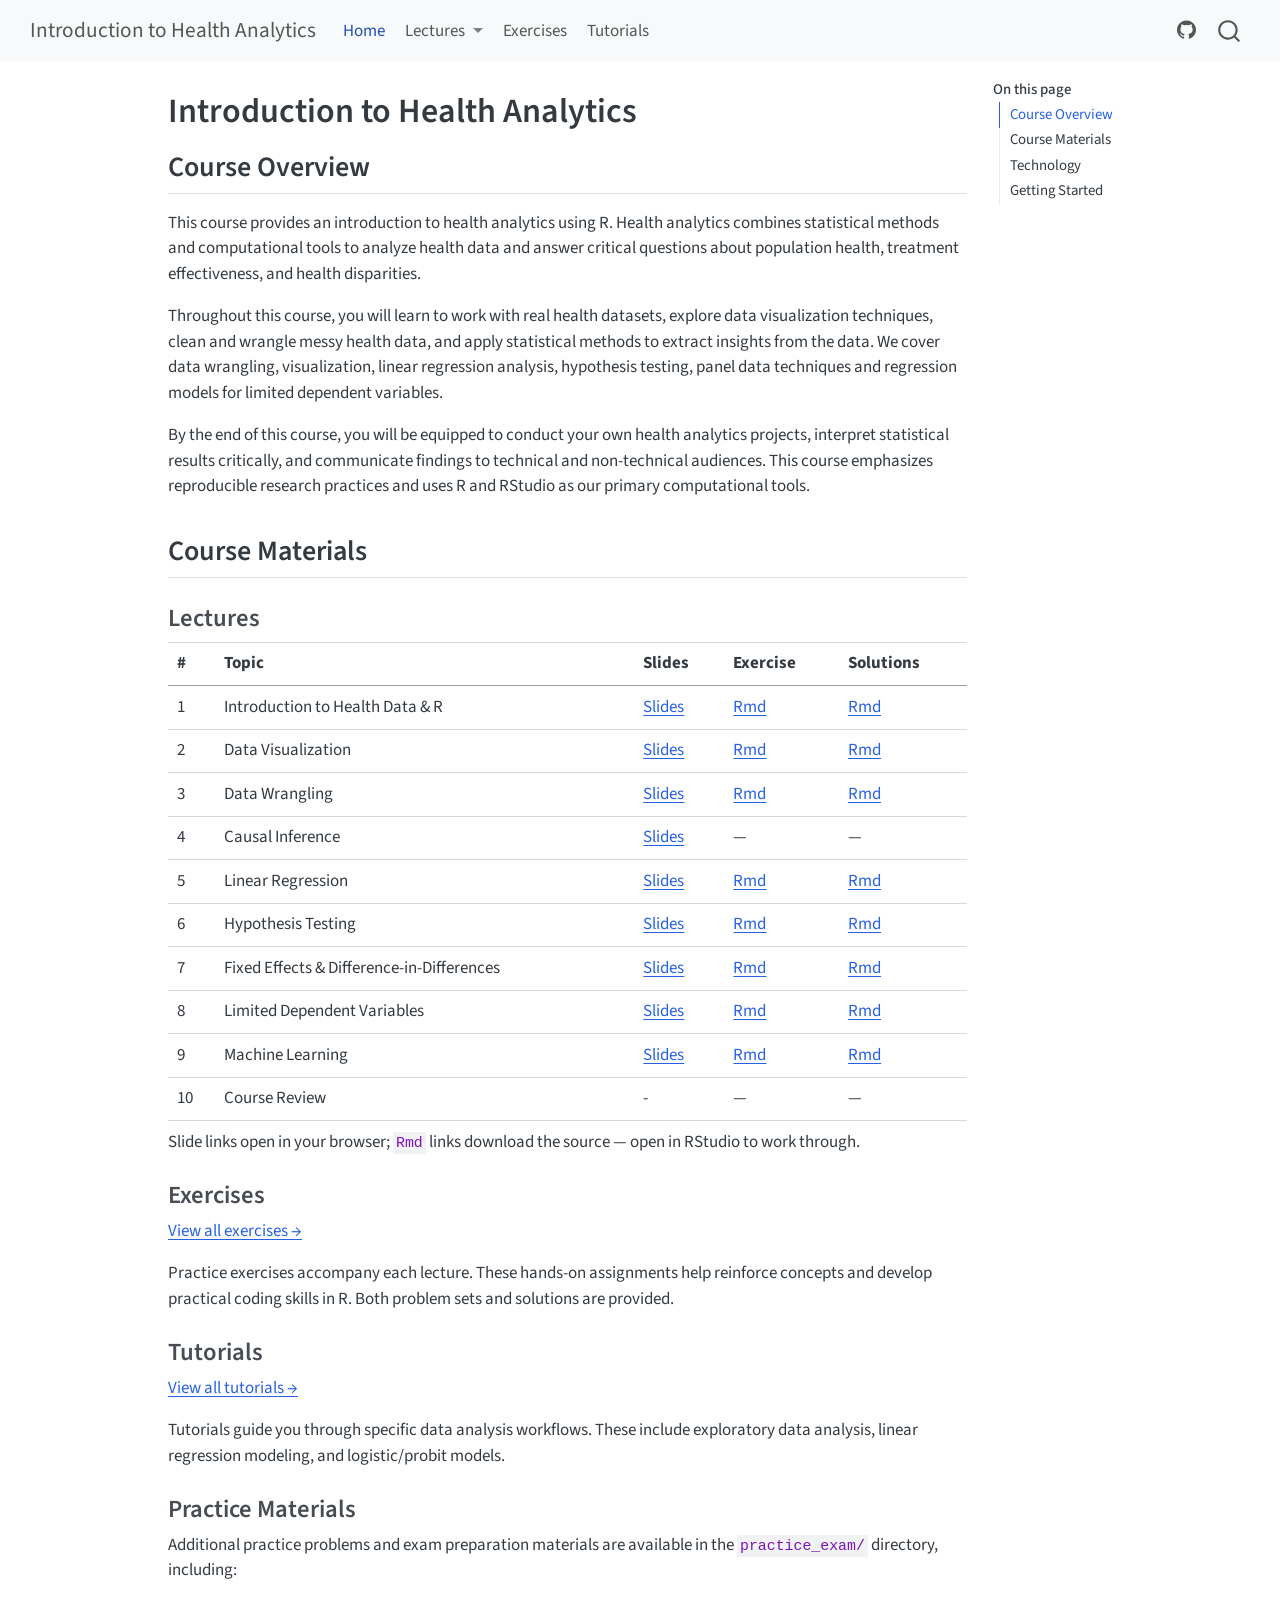
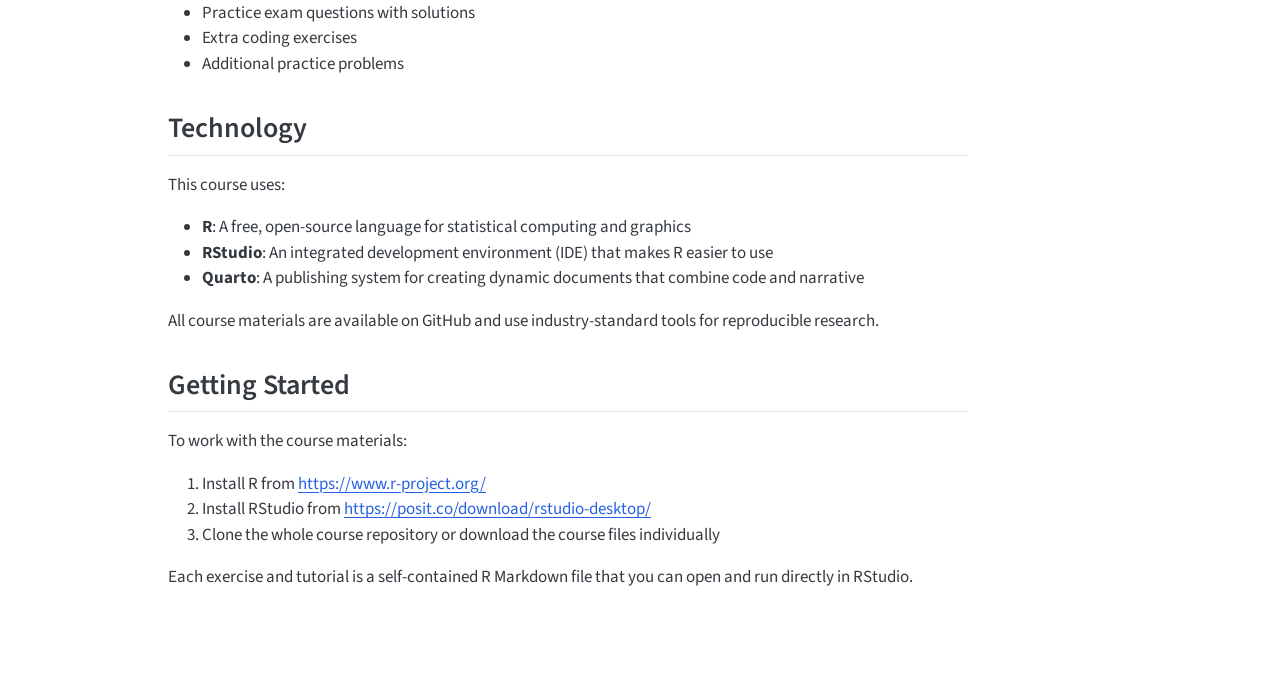
==== commit 15622c1a: "Re-render site" ====
--- a/docs/index.html
+++ b/docs/index.html
@@ -135,10 +135,6 @@
     <a class="dropdown-item" href="./lectures/health_analytics_09_ml.html">
  <span class="dropdown-text">9. Machine Learning</span></a>
   </li>  
-        <li>
-    <a class="dropdown-item" href="./lectures/health_analytics_10_review.qmd">
- <span class="dropdown-text">10. Course Review</span></a>
-  </li>  
     </ul>
   </li>
   <li class="nav-item">
@@ -148,6 +144,13 @@
   <li class="nav-item">
     <a class="nav-link" href="./tutorials/index.html"> 
 <span class="menu-text">Tutorials</span></a>
+  </li>  
+</ul>
+            <ul class="navbar-nav navbar-nav-scroll ms-auto">
+  <li class="nav-item compact">
+    <a class="nav-link" href="https://github.com/SamanthaBurn/HealthAnalytics"> <i class="bi bi-github" role="img" aria-label="GitHub">
+</i> 
+<span class="menu-text"></span></a>
   </li>  
 </ul>
           </div> <!-- /navcollapse -->
@@ -202,15 +205,14 @@
 
 <section id="course-overview" class="level2">
 <h2 class="anchored" data-anchor-id="course-overview">Course Overview</h2>
-<p>This course provides a comprehensive introduction to health analytics using R and RStudio. Health analytics combines statistical methods, data visualization, and computational tools to analyze health data and answer critical questions about population health, treatment effectiveness, and health disparities.</p>
-<p>Throughout this course, you will learn to work with real health datasets, explore data visualization techniques, clean and wrangle messy health data, and apply advanced statistical methods to extract meaningful insights. We cover foundational concepts in causal inference, regression analysis, hypothesis testing, and machine learning—all with a focus on practical applications in health research and policy.</p>
-<p>By the end of this course, you will be equipped to conduct your own health analytics projects, interpret statistical results critically, and communicate findings to both technical and non-technical audiences. This course emphasizes reproducible research practices and uses R and RStudio as our primary computational tools.</p>
+<p>This course provides an introduction to health analytics using R. Health analytics combines statistical methods and computational tools to analyze health data and answer critical questions about population health, treatment effectiveness, and health disparities.</p>
+<p>Throughout this course, you will learn to work with real health datasets, explore data visualization techniques, clean and wrangle messy health data, and apply statistical methods to extract insights from the data. We cover data wrangling, visualization, linear regression analysis, hypothesis testing, panel data techniques and regression models for limited dependent variables.</p>
+<p>By the end of this course, you will be equipped to conduct your own health analytics projects, interpret statistical results critically, and communicate findings to technical and non-technical audiences. This course emphasizes reproducible research practices and uses R and RStudio as our primary computational tools.</p>
 </section>
 <section id="course-materials" class="level2">
 <h2 class="anchored" data-anchor-id="course-materials">Course Materials</h2>
 <section id="lectures" class="level3">
 <h3 class="anchored" data-anchor-id="lectures">Lectures</h3>
-<p>The course consists of 10 core lectures that build progressively from foundational concepts to advanced methods:</p>
 <table class="caption-top table">
 <thead>
 <tr class="header">
@@ -288,7 +290,7 @@
 <tr class="even">
 <td>10</td>
 <td>Course Review</td>
-<td><a href="lectures/health_analytics_10_review.qmd">Slides</a></td>
+<td>-</td>
 <td>—</td>
 <td>—</td>
 </tr>
@@ -304,7 +306,7 @@
 <section id="tutorials" class="level3">
 <h3 class="anchored" data-anchor-id="tutorials">Tutorials</h3>
 <p><a href="./tutorials/index.html">View all tutorials →</a></p>
-<p>Step-by-step tutorials guide you through specific data analysis workflows. These include exploratory data analysis, linear regression modeling, and logistic/probit models.</p>
+<p>Tutorials guide you through specific data analysis workflows. These include exploratory data analysis, linear regression modeling, and logistic/probit models.</p>
 </section>
 <section id="practice-materials" class="level3">
 <h3 class="anchored" data-anchor-id="practice-materials">Practice Materials</h3>
@@ -332,8 +334,7 @@
 <ol type="1">
 <li>Install R from <a href="https://www.r-project.org/">https://www.r-project.org/</a></li>
 <li>Install RStudio from <a href="https://posit.co/download/rstudio-desktop/">https://posit.co/download/rstudio-desktop/</a></li>
-<li>Clone the course repository or download the course files</li>
-<li>Open the <code>.Rproj</code> file in RStudio to get started</li>
+<li>Clone the whole course repository or download the course files individually</li>
 </ol>
 <p>Each exercise and tutorial is a self-contained R Markdown file that you can open and run directly in RStudio.</p>
 
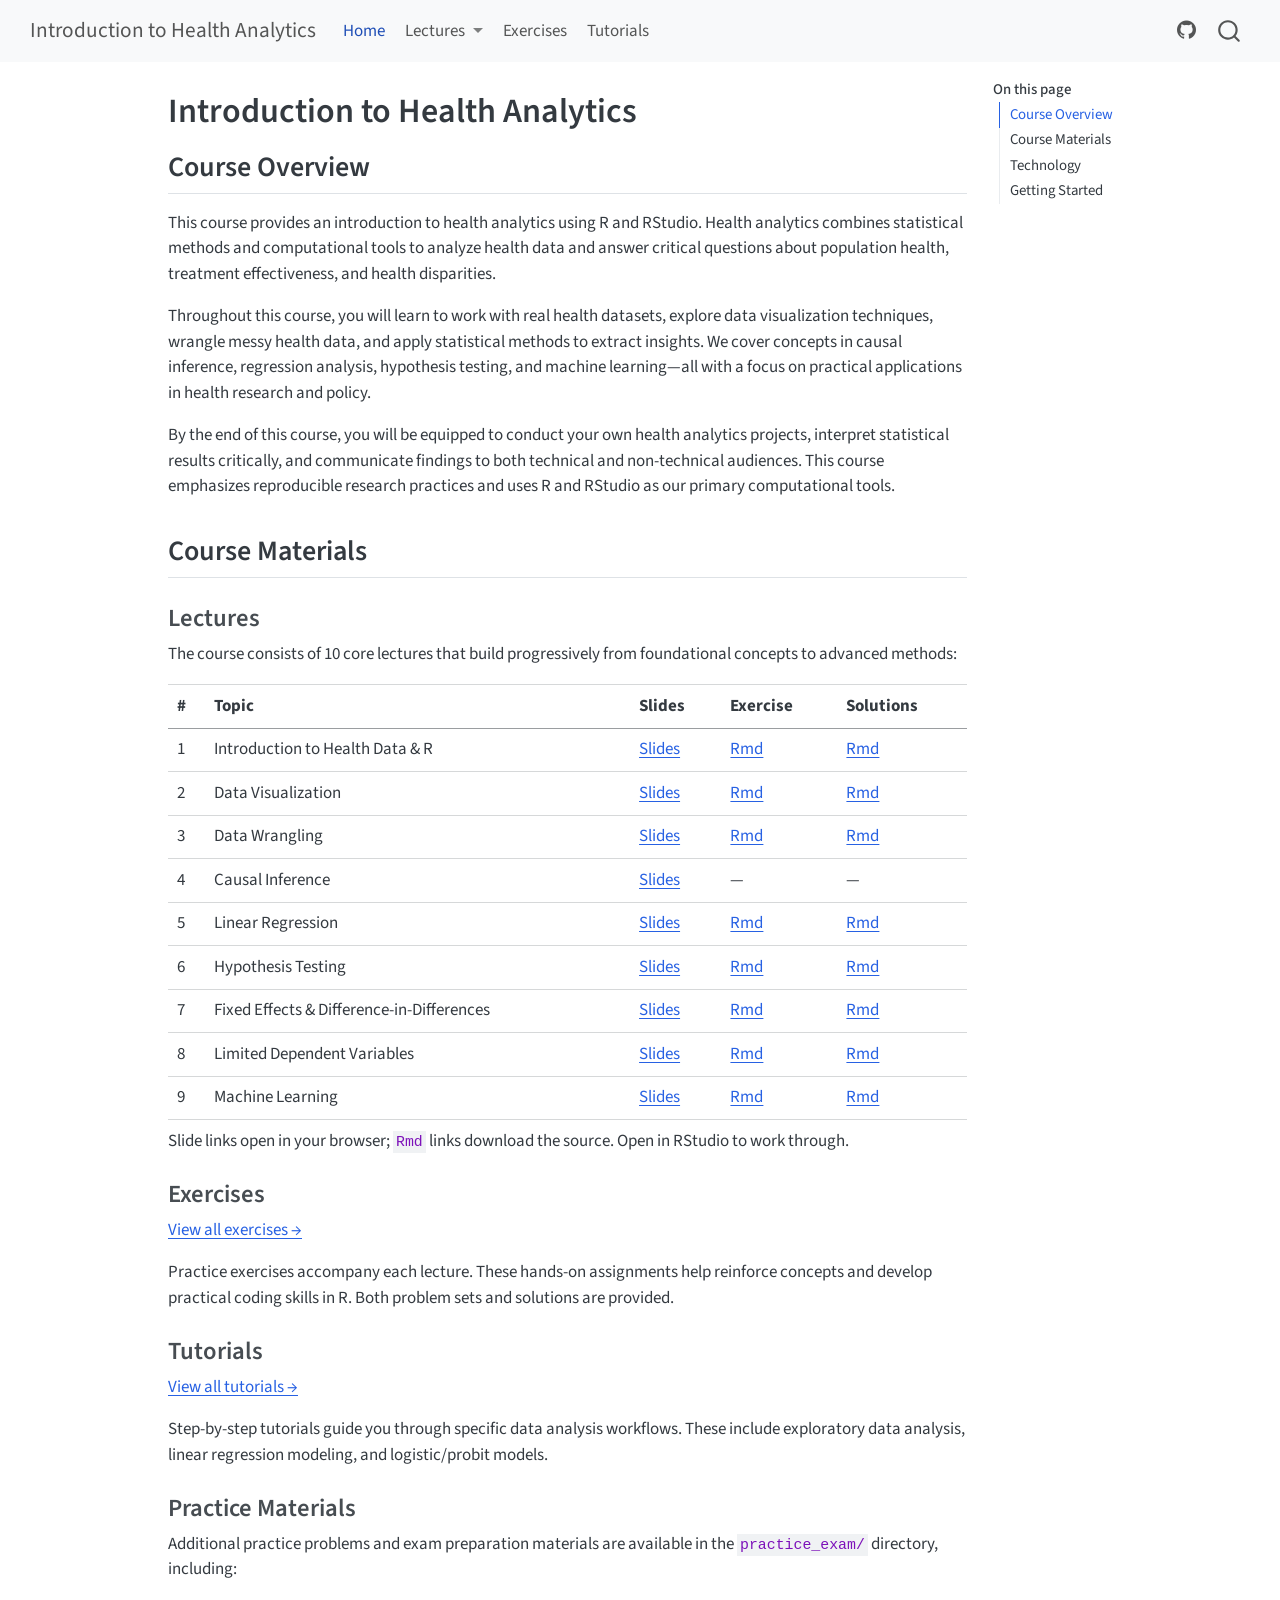
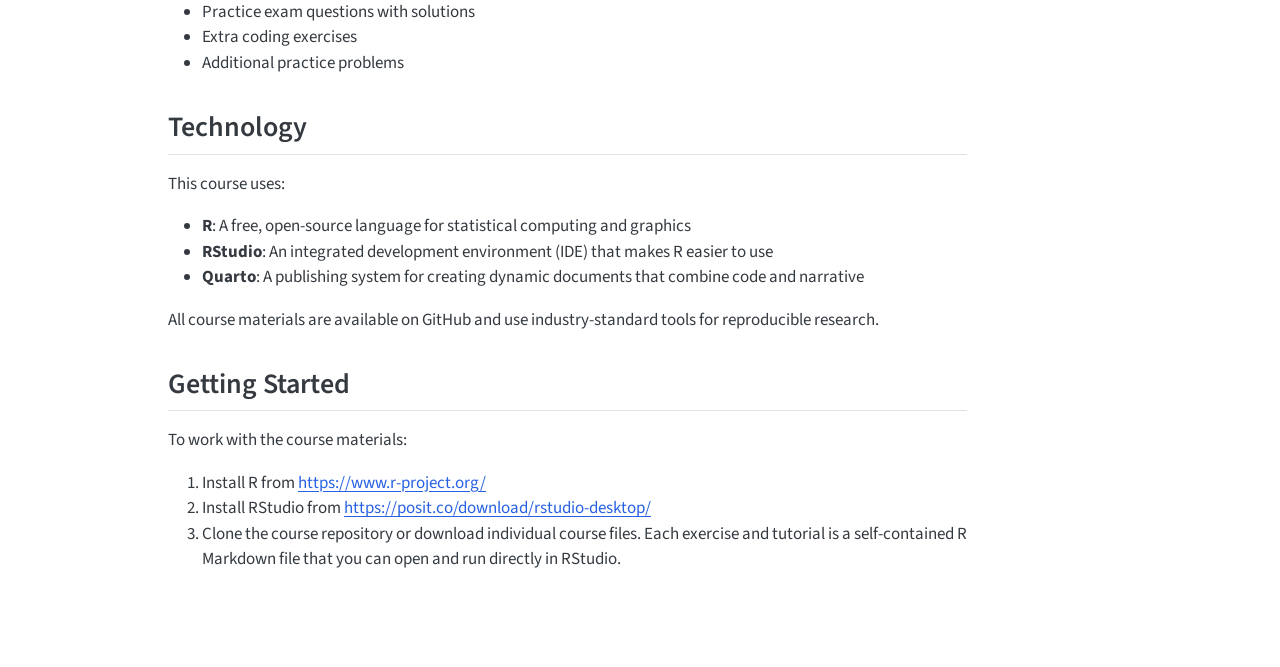
==== commit 8c926fbb: "Edit index" ====
--- a/docs/index.html
+++ b/docs/index.html
@@ -205,14 +205,15 @@
 
 <section id="course-overview" class="level2">
 <h2 class="anchored" data-anchor-id="course-overview">Course Overview</h2>
-<p>This course provides an introduction to health analytics using R. Health analytics combines statistical methods and computational tools to analyze health data and answer critical questions about population health, treatment effectiveness, and health disparities.</p>
-<p>Throughout this course, you will learn to work with real health datasets, explore data visualization techniques, clean and wrangle messy health data, and apply statistical methods to extract insights from the data. We cover data wrangling, visualization, linear regression analysis, hypothesis testing, panel data techniques and regression models for limited dependent variables.</p>
-<p>By the end of this course, you will be equipped to conduct your own health analytics projects, interpret statistical results critically, and communicate findings to technical and non-technical audiences. This course emphasizes reproducible research practices and uses R and RStudio as our primary computational tools.</p>
+<p>This course provides an introduction to health analytics using R and RStudio. Health analytics combines statistical methods and computational tools to analyze health data and answer critical questions about population health, treatment effectiveness, and health disparities.</p>
+<p>Throughout this course, you will learn to work with real health datasets, explore data visualization techniques, wrangle messy health data, and apply statistical methods to extract insights. We cover concepts in causal inference, regression analysis, hypothesis testing, and machine learning—all with a focus on practical applications in health research and policy.</p>
+<p>By the end of this course, you will be equipped to conduct your own health analytics projects, interpret statistical results critically, and communicate findings to both technical and non-technical audiences. This course emphasizes reproducible research practices and uses R and RStudio as our primary computational tools.</p>
 </section>
 <section id="course-materials" class="level2">
 <h2 class="anchored" data-anchor-id="course-materials">Course Materials</h2>
 <section id="lectures" class="level3">
 <h3 class="anchored" data-anchor-id="lectures">Lectures</h3>
+<p>The course consists of 10 core lectures that build progressively from foundational concepts to advanced methods:</p>
 <table class="caption-top table">
 <thead>
 <tr class="header">
@@ -287,16 +288,9 @@
 <td><a href="exercises/health_analytics_09_ml.Rmd">Rmd</a></td>
 <td><a href="exercises/health_analytics_09_ml_solutions.Rmd">Rmd</a></td>
 </tr>
-<tr class="even">
-<td>10</td>
-<td>Course Review</td>
-<td>-</td>
-<td>—</td>
-<td>—</td>
-</tr>
 </tbody>
 </table>
-<p>Slide links open in your browser; <code>Rmd</code> links download the source — open in RStudio to work through.</p>
+<p>Slide links open in your browser; <code>Rmd</code> links download the source. Open in RStudio to work through.</p>
 </section>
 <section id="exercises" class="level3">
 <h3 class="anchored" data-anchor-id="exercises">Exercises</h3>
@@ -306,7 +300,7 @@
 <section id="tutorials" class="level3">
 <h3 class="anchored" data-anchor-id="tutorials">Tutorials</h3>
 <p><a href="./tutorials/index.html">View all tutorials →</a></p>
-<p>Tutorials guide you through specific data analysis workflows. These include exploratory data analysis, linear regression modeling, and logistic/probit models.</p>
+<p>Step-by-step tutorials guide you through specific data analysis workflows. These include exploratory data analysis, linear regression modeling, and logistic/probit models.</p>
 </section>
 <section id="practice-materials" class="level3">
 <h3 class="anchored" data-anchor-id="practice-materials">Practice Materials</h3>
@@ -334,9 +328,8 @@
 <ol type="1">
 <li>Install R from <a href="https://www.r-project.org/">https://www.r-project.org/</a></li>
 <li>Install RStudio from <a href="https://posit.co/download/rstudio-desktop/">https://posit.co/download/rstudio-desktop/</a></li>
-<li>Clone the whole course repository or download the course files individually</li>
+<li>Clone the course repository or download individual course files. Each exercise and tutorial is a self-contained R Markdown file that you can open and run directly in RStudio.</li>
 </ol>
-<p>Each exercise and tutorial is a self-contained R Markdown file that you can open and run directly in RStudio.</p>
 
 
 </section>
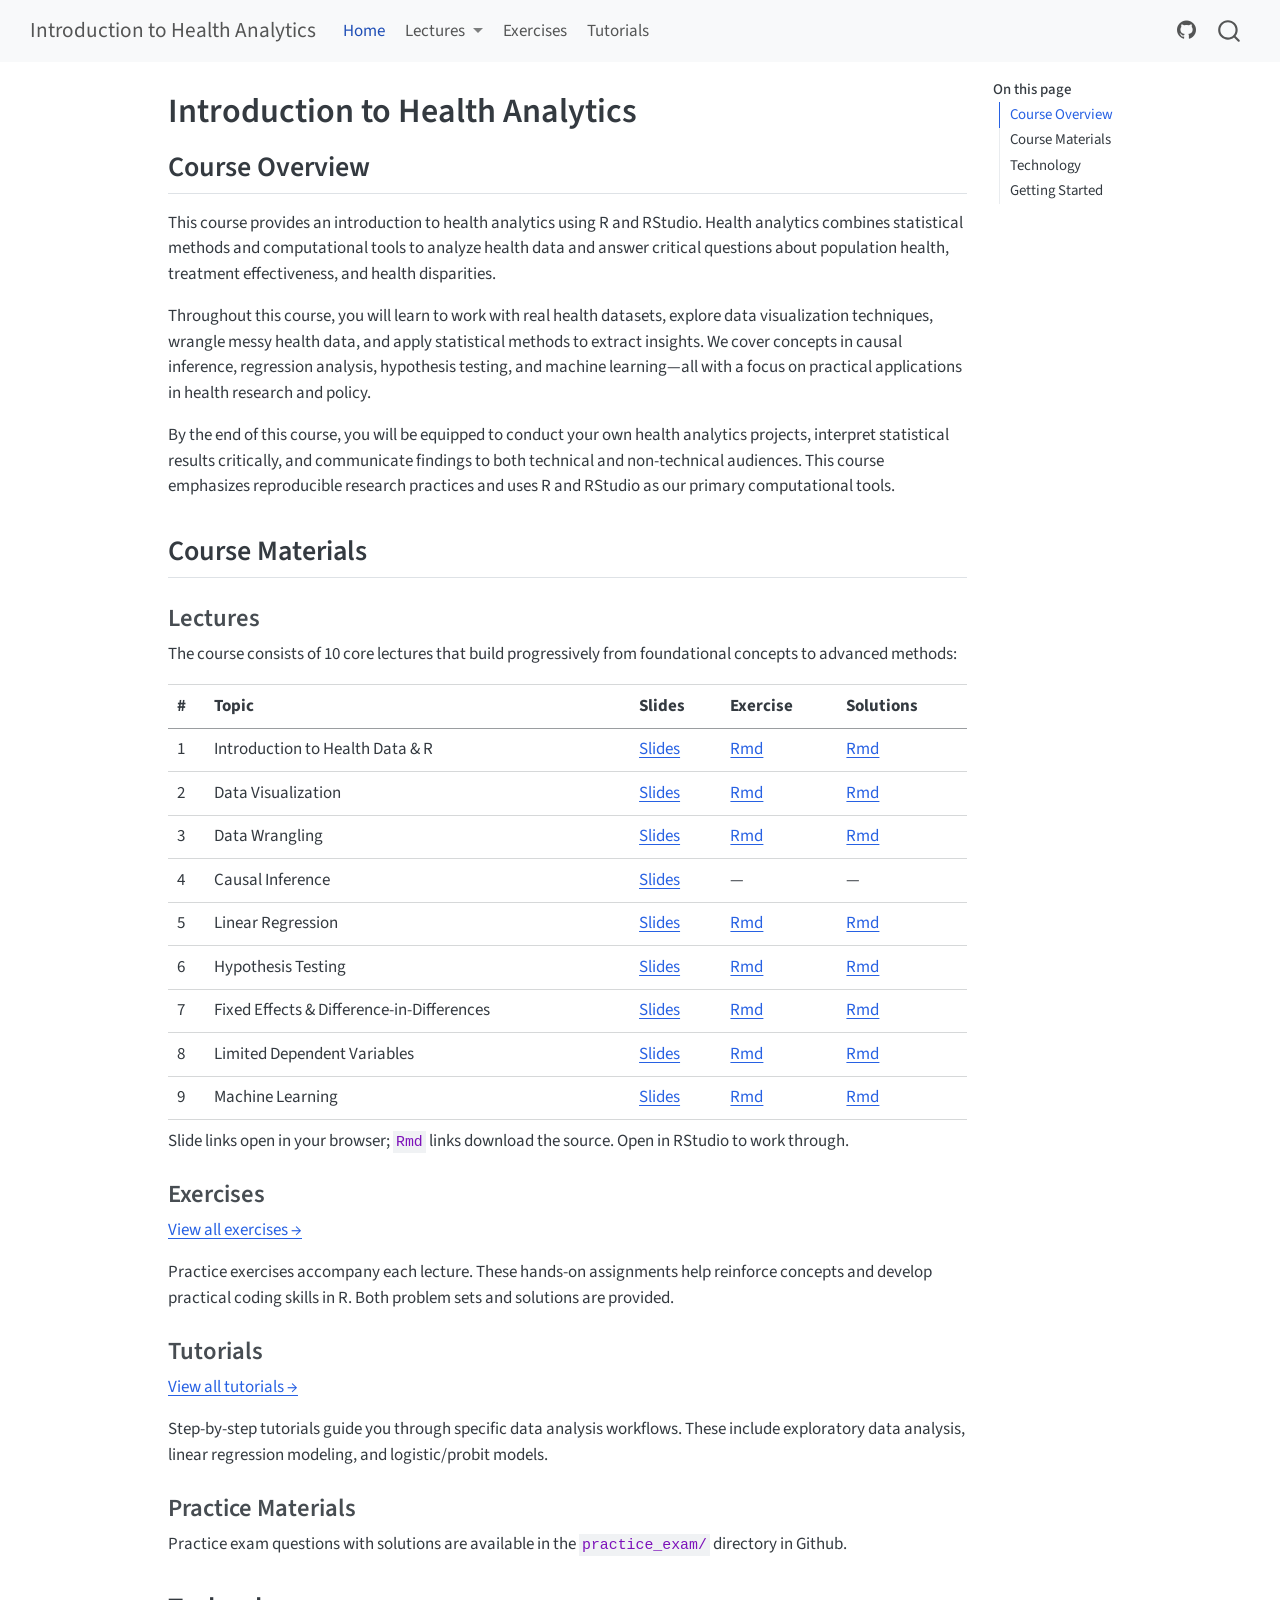
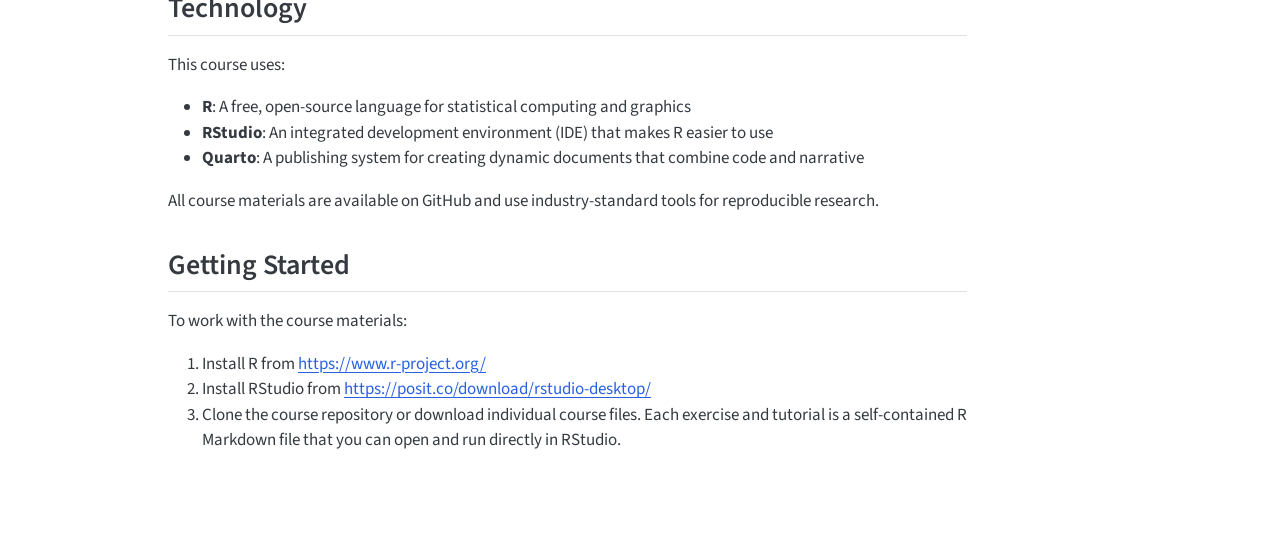
==== commit cd657f48: "Edit index page" ====
--- a/docs/index.html
+++ b/docs/index.html
@@ -304,12 +304,7 @@
 </section>
 <section id="practice-materials" class="level3">
 <h3 class="anchored" data-anchor-id="practice-materials">Practice Materials</h3>
-<p>Additional practice problems and exam preparation materials are available in the <code>practice_exam/</code> directory, including:</p>
-<ul>
-<li>Practice exam questions with solutions</li>
-<li>Extra coding exercises</li>
-<li>Additional practice problems</li>
-</ul>
+<p>Practice exam questions with solutions are available in the <code>practice_exam/</code> directory in Github.</p>
 </section>
 </section>
 <section id="technology" class="level2">
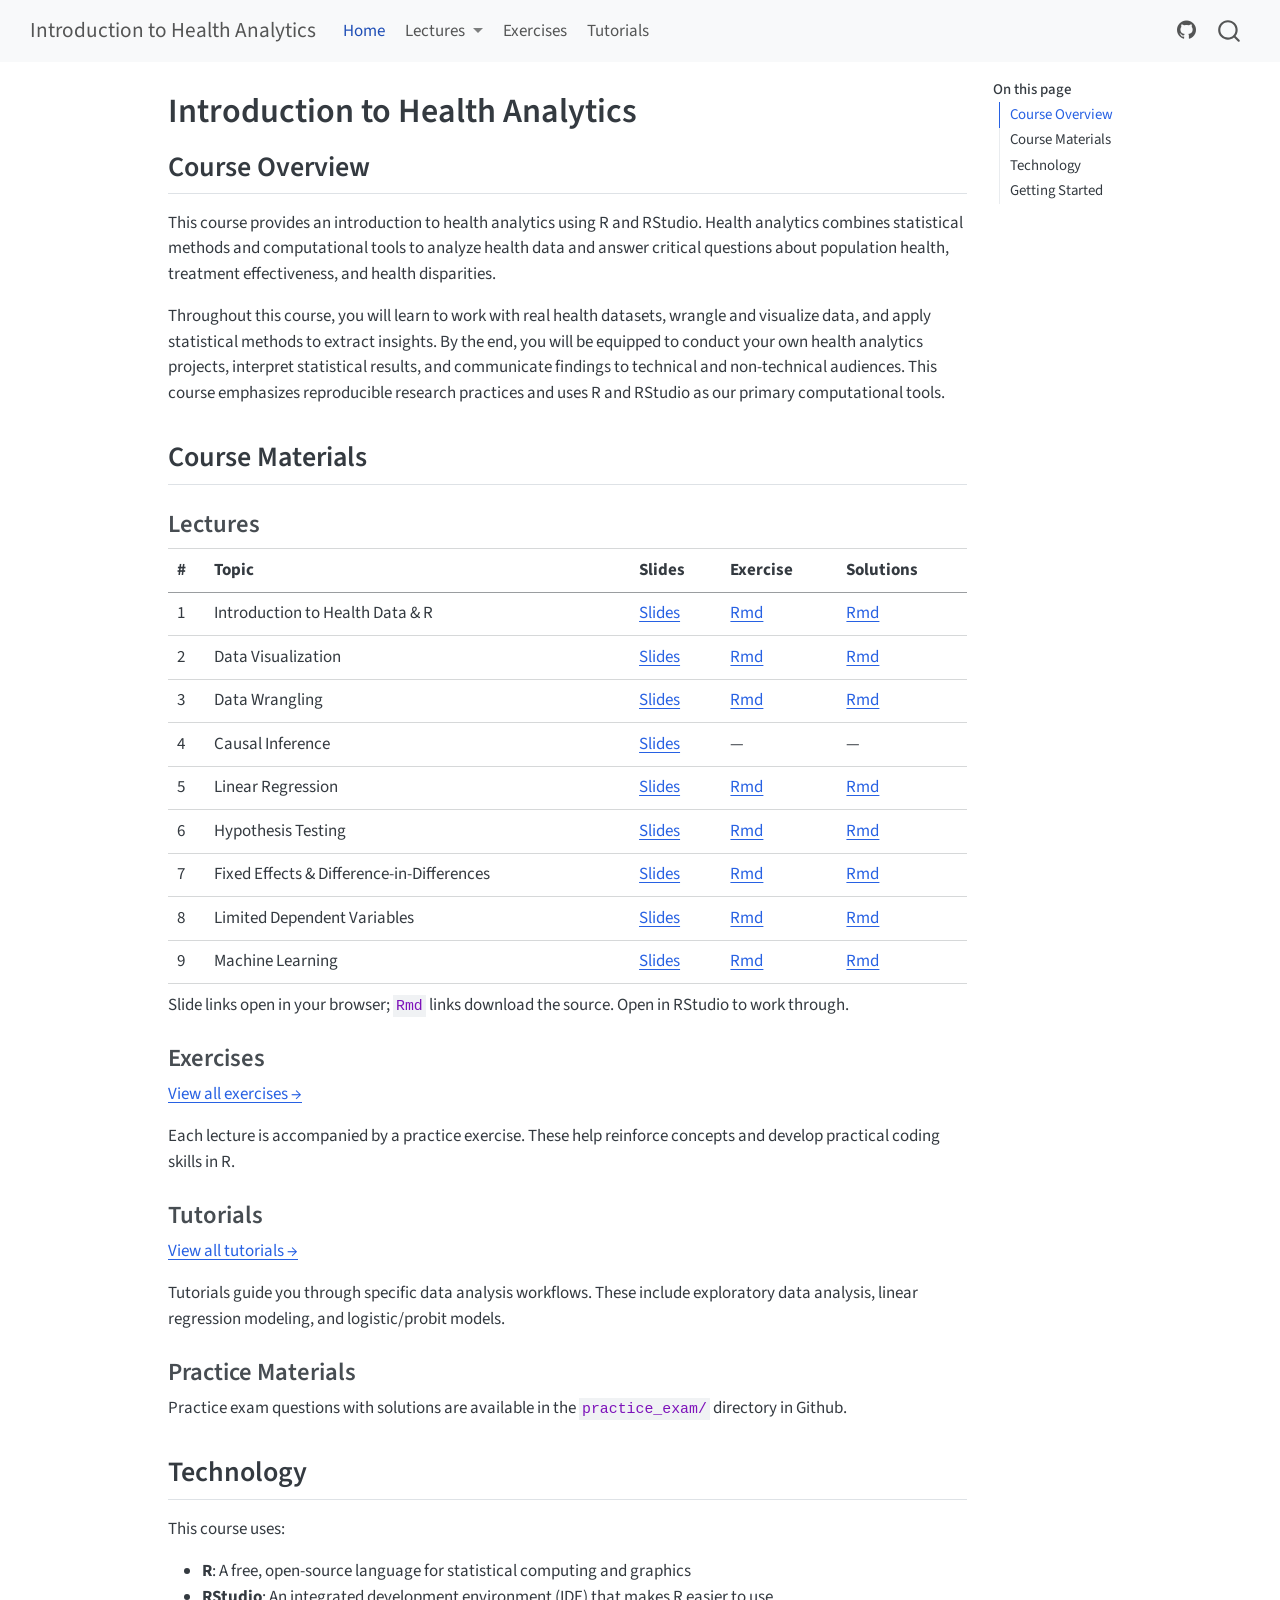
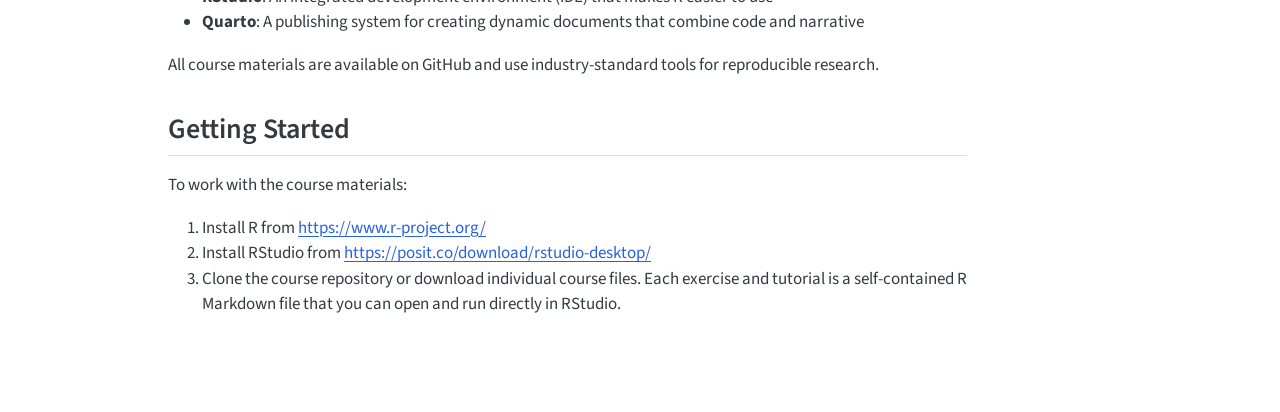
==== commit b48ba814: "More refining of the index" ====
--- a/docs/index.html
+++ b/docs/index.html
@@ -206,14 +206,12 @@
 <section id="course-overview" class="level2">
 <h2 class="anchored" data-anchor-id="course-overview">Course Overview</h2>
 <p>This course provides an introduction to health analytics using R and RStudio. Health analytics combines statistical methods and computational tools to analyze health data and answer critical questions about population health, treatment effectiveness, and health disparities.</p>
-<p>Throughout this course, you will learn to work with real health datasets, explore data visualization techniques, wrangle messy health data, and apply statistical methods to extract insights. We cover concepts in causal inference, regression analysis, hypothesis testing, and machine learning—all with a focus on practical applications in health research and policy.</p>
-<p>By the end of this course, you will be equipped to conduct your own health analytics projects, interpret statistical results critically, and communicate findings to both technical and non-technical audiences. This course emphasizes reproducible research practices and uses R and RStudio as our primary computational tools.</p>
+<p>Throughout this course, you will learn to work with real health datasets, wrangle and visualize data, and apply statistical methods to extract insights. By the end, you will be equipped to conduct your own health analytics projects, interpret statistical results, and communicate findings to technical and non-technical audiences. This course emphasizes reproducible research practices and uses R and RStudio as our primary computational tools.</p>
 </section>
 <section id="course-materials" class="level2">
 <h2 class="anchored" data-anchor-id="course-materials">Course Materials</h2>
 <section id="lectures" class="level3">
 <h3 class="anchored" data-anchor-id="lectures">Lectures</h3>
-<p>The course consists of 10 core lectures that build progressively from foundational concepts to advanced methods:</p>
 <table class="caption-top table">
 <thead>
 <tr class="header">
@@ -295,12 +293,12 @@
 <section id="exercises" class="level3">
 <h3 class="anchored" data-anchor-id="exercises">Exercises</h3>
 <p><a href="./exercises/index.html">View all exercises →</a></p>
-<p>Practice exercises accompany each lecture. These hands-on assignments help reinforce concepts and develop practical coding skills in R. Both problem sets and solutions are provided.</p>
+<p>Each lecture is accompanied by a practice exercise. These help reinforce concepts and develop practical coding skills in R.</p>
 </section>
 <section id="tutorials" class="level3">
 <h3 class="anchored" data-anchor-id="tutorials">Tutorials</h3>
 <p><a href="./tutorials/index.html">View all tutorials →</a></p>
-<p>Step-by-step tutorials guide you through specific data analysis workflows. These include exploratory data analysis, linear regression modeling, and logistic/probit models.</p>
+<p>Tutorials guide you through specific data analysis workflows. These include exploratory data analysis, linear regression modeling, and logistic/probit models.</p>
 </section>
 <section id="practice-materials" class="level3">
 <h3 class="anchored" data-anchor-id="practice-materials">Practice Materials</h3>
